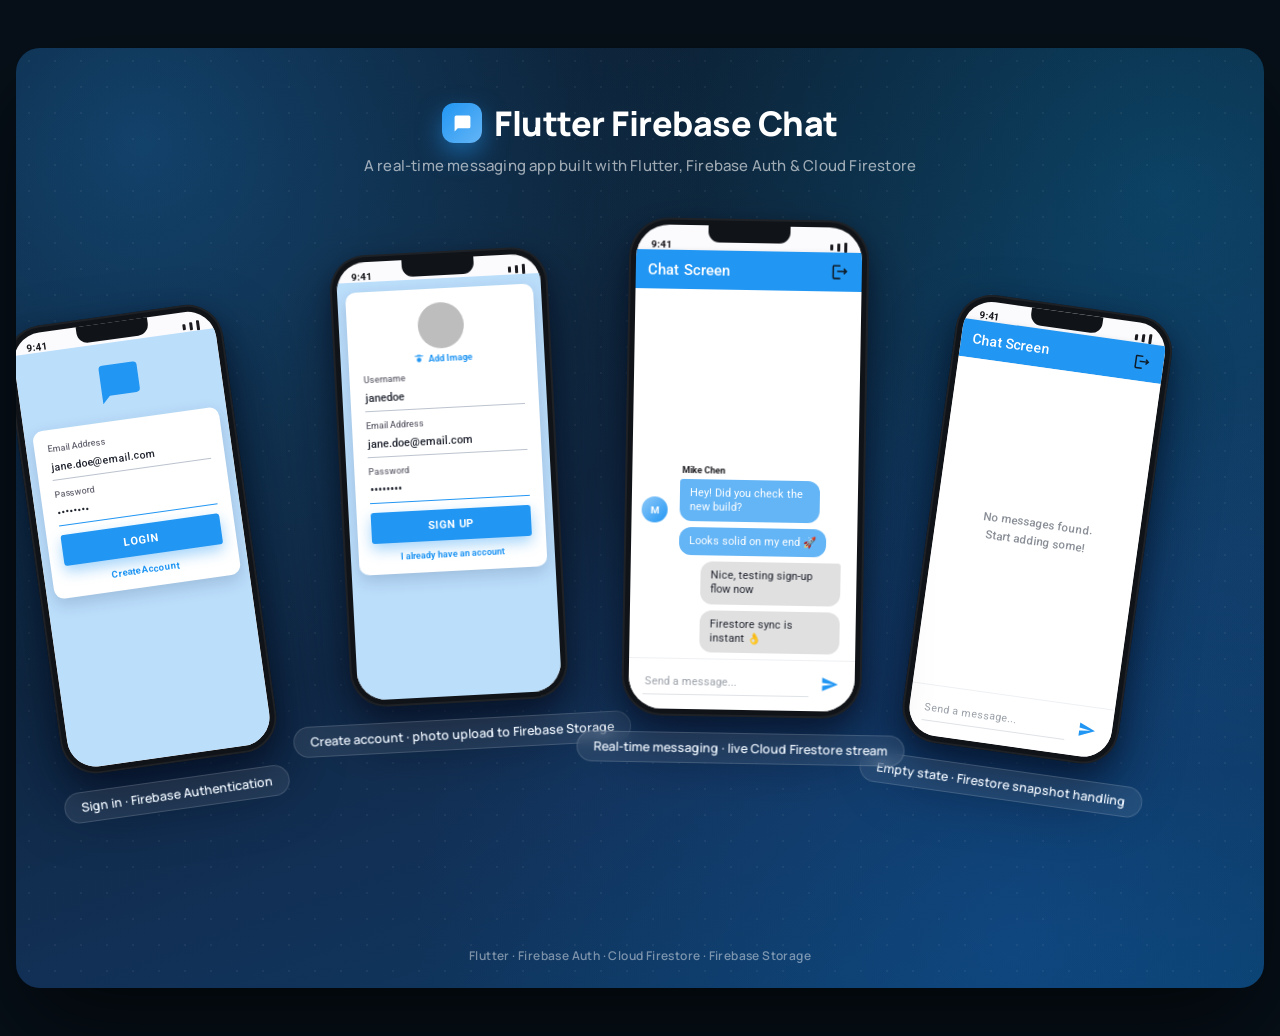
==== chat.html @ b1c8b7f5 "Add files via upload new v" ====
<!DOCTYPE html>
<html lang="en">
<head>
<meta charset="UTF-8">
<title>Flutter Firebase Chat — Portfolio Mockup</title>
<style>
  @import url('https://fonts.googleapis.com/css2?family=Manrope:wght@400;500;600;700;800&family=Roboto:wght@400;500;700;900&display=swap');

  * { box-sizing: border-box; margin: 0; padding: 0; }

  body {
    background: #071019;
    display: flex;
    align-items: center;
    justify-content: center;
    padding: 48px 16px;
    font-family: 'Roboto', -apple-system, sans-serif;
  }

  .poster {
    position: relative;
    width: 1440px;
    height: 940px;
    border-radius: 24px;
    overflow: hidden;
    background:
      radial-gradient(circle at 10% 10%, rgba(33,150,243,0.30), transparent 40%),
      radial-gradient(circle at 92% 15%, rgba(3,169,244,0.22), transparent 42%),
      radial-gradient(circle at 80% 95%, rgba(21,101,192,0.30), transparent 45%),
      linear-gradient(160deg, #0b1a2b 0%, #0e2338 35%, #123056 68%, #0a3d66 100%);
    box-shadow: 0 40px 100px rgba(0,0,0,0.6);
  }

  /* subtle chat-bubble texture in the background, on-brand with the app's own icon */
  .texture {
    position: absolute;
    inset: 0;
    opacity: 0.05;
    background-image:
      radial-gradient(circle, #fff 1.5px, transparent 1.5px);
    background-size: 26px 26px;
    pointer-events: none;
  }

  .brand {
    position: absolute;
    top: 52px;
    left: 0;
    right: 0;
    text-align: center;
    z-index: 50;
  }

  .brand .mark {
    display: inline-flex;
    align-items: center;
    gap: 12px;
    font-family: 'Manrope', sans-serif;
    font-weight: 800;
    font-size: 34px;
    color: #ffffff;
    letter-spacing: -0.5px;
  }

  .brand .mark .logo-badge {
    width: 40px;
    height: 40px;
    border-radius: 12px;
    background: linear-gradient(135deg, #2196F3, #64B5F6);
    display: flex;
    align-items: center;
    justify-content: center;
    box-shadow: 0 10px 24px rgba(33,150,243,0.5);
  }

  .brand .tagline {
    margin-top: 9px;
    font-family: 'Manrope', sans-serif;
    font-weight: 500;
    font-size: 15px;
    color: rgba(255,255,255,0.6);
    letter-spacing: 0.2px;
  }

  .stage {
    position: absolute;
    top: 195px;
    left: 0;
    right: 0;
    bottom: 56px;
  }

  .phone-slot {
    position: absolute;
    display: flex;
    flex-direction: column;
    align-items: center;
    gap: 16px;
  }

  .caption-pill {
    font-family: 'Manrope', sans-serif;
    font-weight: 600;
    font-size: 12.5px;
    color: #eaf2fb;
    background: rgba(255,255,255,0.08);
    border: 1px solid rgba(255,255,255,0.14);
    padding: 6px 16px;
    border-radius: 999px;
    backdrop-filter: blur(6px);
    white-space: nowrap;
  }

  .phone {
    position: relative;
    width: 218px;
    height: 452px;
    background: #101317;
    border-radius: 36px;
    padding: 7px;
    box-shadow:
      0 30px 60px rgba(3,10,25,0.55),
      0 8px 20px rgba(3,10,25,0.35),
      inset 0 0 0 2px rgba(255,255,255,0.06);
  }

  .phone.front { width: 240px; height: 498px; border-radius: 40px; }

  .notch {
    position: absolute;
    top: 7px;
    left: 50%;
    transform: translateX(-50%);
    width: 72px;
    height: 17px;
    background: #101317;
    border-radius: 0 0 11px 11px;
    z-index: 5;
  }

  .screen {
    position: relative;
    width: 100%;
    height: 100%;
    background: #fbfbfd;
    border-radius: 29px;
    overflow: hidden;
    font-family: 'Roboto', sans-serif;
    display: flex;
    flex-direction: column;
  }
  .phone.front .screen { border-radius: 33px; }

  .statusbar {
    display: flex;
    justify-content: space-between;
    align-items: center;
    padding: 9px 15px 0;
    font-size: 10px;
    font-weight: 700;
    color: #1a1a1f;
    flex-shrink: 0;
  }
  .statusbar .icons { display: flex; gap: 4px; align-items: center; }
  .bar { width: 3px; background: currentColor; border-radius: 1px; }

  /* ---------- real Material AppBar (blue, matches Colors.blue primarySwatch) ---------- */
  .appbar {
    background: #2196F3;
    color: #fff;
    display: flex;
    align-items: center;
    justify-content: space-between;
    padding: 10px 12px;
    font-weight: 500;
    font-size: 14px;
    letter-spacing: 0.1px;
    box-shadow: 0 2px 6px rgba(0,0,0,0.15);
    flex-shrink: 0;
  }
  .appbar .spacer { width: 20px; }

  /* ================= AUTH SCREENS ================= */
  .auth-screen {
    flex: 1;
    background: #BBDEFB; /* colorScheme.primaryContainer, blue swatch */
    overflow: hidden;
    display: flex;
    flex-direction: column;
    align-items: center;
    padding-top: 14px;
  }
  .auth-icon-wrap {
    width: 54px; height: 54px;
    display: flex; align-items: center; justify-content: center;
    margin-bottom: 6px;
  }
  .auth-card {
    background: #fff;
    border-radius: 10px;
    width: 188px;
    margin-top: 4px;
    padding: 14px 14px 12px;
    box-shadow: 0 6px 16px rgba(20,40,80,0.18);
  }
  .avatar-pick {
    display: flex;
    flex-direction: column;
    align-items: center;
    gap: 4px;
    margin-bottom: 8px;
  }
  .avatar-circle {
    width: 46px; height: 46px;
    border-radius: 999px;
    background: #BDBDBD;
  }
  .avatar-btn {
    display: flex; align-items: center; gap: 4px;
    font-size: 9px; font-weight: 700; color: #2196F3;
  }
  .field-label { font-size: 9px; color: #6a6a76; margin-bottom: 3px; font-weight: 500; }
  .auth-field {
    border-bottom: 1.4px solid #bcc3ce;
    padding: 4px 1px 6px;
    margin-bottom: 9px;
    font-size: 10.5px;
    color: #232732;
    font-weight: 500;
  }
  .auth-field.focus { border-bottom-color: #2196F3; }
  .auth-btn {
    background: #2196F3;
    color: #fff;
    text-align: center;
    font-weight: 700;
    font-size: 11px;
    letter-spacing: 0.4px;
    padding: 9px 0;
    border-radius: 3px;
    margin-top: 4px;
    box-shadow: 0 6px 14px rgba(33,150,243,0.4);
  }
  .auth-switch {
    text-align: center;
    margin-top: 9px;
    font-size: 9.5px;
    font-weight: 700;
    color: #2196F3;
  }

  /* ================= CHAT SCREENS ================= */
  .chat-body {
    flex: 1;
    background: #ffffff;
    display: flex;
    flex-direction: column;
    overflow: hidden;
  }
  .msg-list {
    flex: 1;
    padding: 10px 0 4px;
    display: flex;
    flex-direction: column;
    justify-content: flex-end;
    gap: 2px;
    overflow: hidden;
  }
  .msg-row { display: flex; position: relative; padding: 0 10px; }
  .msg-row.me { justify-content: flex-end; }
  .msg-row.them { justify-content: flex-start; }
  .msg-col { display: flex; flex-direction: column; max-width: 74%; }
  .msg-col.me { align-items: flex-end; }
  .msg-col.them { align-items: flex-start; }
  .msg-username { font-size: 9px; font-weight: 700; color: #1a1a1f; margin: 6px 8px 2px; }
  .bubble {
    padding: 7px 10px;
    border-radius: 12px;
    font-size: 10.5px;
    line-height: 1.35;
    margin: 2px 6px;
  }
  .bubble.me { background: #E0E0E0; color: #232732; border-top-right-radius: 3px; }
  .bubble.them { background: #64B5F6; color: #fff; border-top-left-radius: 3px; }
  .bubble.next { border-top-left-radius: 12px; border-top-right-radius: 12px; }
  .avatar-mini {
    width: 26px; height: 26px; border-radius: 999px;
    background: linear-gradient(135deg,#90CAF9,#2196F3);
    flex-shrink: 0;
    display: flex; align-items: center; justify-content: center;
    color: #fff; font-size: 10px; font-weight: 700;
  }
  .msg-with-avatar { display: flex; align-items: flex-end; gap: 6px; }

  .composer {
    display: flex;
    align-items: center;
    gap: 6px;
    padding: 8px 10px 12px 14px;
    border-top: 1px solid #eef0f3;
    flex-shrink: 0;
  }
  .composer-input {
    flex: 1;
    font-size: 10.5px;
    color: #9aa0a8;
    border-bottom: 1.3px solid #dfe2e6;
    padding: 6px 2px;
  }
  .send-btn {
    width: 30px; height: 30px;
    display: flex; align-items: center; justify-content: center;
    color: #2196F3;
  }

  .empty-state {
    flex: 1;
    display: flex;
    align-items: center;
    justify-content: center;
    text-align: center;
    padding: 0 26px;
  }
  .empty-state span {
    font-size: 11.5px;
    color: #8a8f97;
    font-weight: 500;
    line-height: 1.5;
  }

  .footer-note {
    position: absolute;
    bottom: 24px;
    left: 0; right: 0;
    text-align: center;
    font-family: 'Manrope', sans-serif;
    font-size: 12px;
    font-weight: 600;
    color: rgba(255,255,255,0.45);
    letter-spacing: 0.4px;
  }
</style>
</head>
<body>

<div class="poster">
  <div class="texture"></div>

  <div class="brand">
    <div class="mark">
      <span class="logo-badge">
        <svg width="19" height="19" viewBox="0 0 24 24" fill="#fff"><path d="M20 2H4a2 2 0 00-2 2v18l4-4h14a2 2 0 002-2V4a2 2 0 00-2-2z"/></svg>
      </span>
      Flutter Firebase Chat
    </div>
    <div class="tagline">A real‑time messaging app built with Flutter, Firebase Auth &amp; Cloud Firestore</div>
  </div>

  <div class="stage">

    <!-- ===== PHONE 1: LOGIN ===== -->
    <div class="phone-slot" style="left:15px; top:70px; transform: rotate(-8deg); z-index:2;">
      <div class="phone">
        <div class="notch"></div>
        <div class="screen">
          <div class="statusbar">
            <span>9:41</span>
            <span class="icons"><span class="bar" style="height:6px"></span><span class="bar" style="height:8px"></span><span class="bar" style="height:10px"></span></span>
          </div>
          <div class="auth-screen">
            <div class="auth-icon-wrap">
              <svg width="46" height="46" viewBox="0 0 24 24" fill="#2196F3"><path d="M20 2H4a2 2 0 00-2 2v18l4-4h14a2 2 0 002-2V4a2 2 0 00-2-2z"/></svg>
            </div>
            <div class="auth-card">
              <div class="field-label">Email Address</div>
              <div class="auth-field">jane.doe@email.com</div>
              <div class="field-label">Password</div>
              <div class="auth-field focus">••••••••</div>
              <div class="auth-btn">LOGIN</div>
              <div class="auth-switch">Create Account</div>
            </div>
          </div>
        </div>
      </div>
      <div class="caption-pill">Sign in · Firebase Authentication</div>
    </div>

    <!-- ===== PHONE 2: SIGN UP ===== -->
    <div class="phone-slot" style="left:265px; top:8px; transform: rotate(-3deg); z-index:3;">
      <div class="phone">
        <div class="notch"></div>
        <div class="screen">
          <div class="statusbar">
            <span>9:41</span>
            <span class="icons"><span class="bar" style="height:6px"></span><span class="bar" style="height:8px"></span><span class="bar" style="height:10px"></span></span>
          </div>
          <div class="auth-screen" style="padding-top:8px;">
            <div class="auth-card" style="margin-top:2px;">
              <div class="avatar-pick">
                <div class="avatar-circle"></div>
                <div class="avatar-btn">
                  <svg width="11" height="11" viewBox="0 0 24 24" fill="#2196F3"><path d="M9 3l-1.83 2H3v2h18V5h-4.17L15 3H9zm3 6a5 5 0 100 10 5 5 0 000-10z"/></svg>
                  Add Image
                </div>
              </div>
              <div class="field-label">Username</div>
              <div class="auth-field">janedoe</div>
              <div class="field-label">Email Address</div>
              <div class="auth-field">jane.doe@email.com</div>
              <div class="field-label">Password</div>
              <div class="auth-field focus">••••••••</div>
              <div class="auth-btn">SIGN UP</div>
              <div class="auth-switch" style="font-size:8.5px;">I already have an account</div>
            </div>
          </div>
        </div>
      </div>
      <div class="caption-pill">Create account · photo upload to Firebase Storage</div>
    </div>

    <!-- ===== PHONE 3: CHAT SCREEN (front, hero) ===== -->
    <div class="phone-slot" style="left:565px; top:-24px; transform: rotate(1deg); z-index:5;">
      <div class="phone front">
        <div class="notch" style="width:82px;"></div>
        <div class="screen">
          <div class="statusbar" style="margin-top:5px;">
            <span>9:41</span>
            <span class="icons"><span class="bar" style="height:6px"></span><span class="bar" style="height:8px"></span><span class="bar" style="height:10px"></span></span>
          </div>
          <div class="appbar">
            <span style="font-size:15px;">Chat Screen</span>
            <svg width="19" height="19" viewBox="0 0 24 24" fill="#0f1c27"><path d="M17 7l-1.41 1.41L17.17 10H8v2h9.17l-1.58 1.59L17 15l4-4-4-4zM4 5h8V3H4c-1.1 0-2 .9-2 2v14c0 1.1.9 2 2 2h8v-2H4V5z"/></svg>
          </div>
          <div class="chat-body">
            <div class="msg-list">
              <div class="msg-row them">
                <div class="msg-with-avatar">
                  <div class="avatar-mini">M</div>
                  <div class="msg-col them">
                    <div class="msg-username">Mike Chen</div>
                    <div class="bubble them">Hey! Did you check the new build?</div>
                  </div>
                </div>
              </div>
              <div class="msg-row them">
                <div class="msg-with-avatar">
                  <div style="width:26px;flex-shrink:0;"></div>
                  <div class="bubble them next">Looks solid on my end 🚀</div>
                </div>
              </div>
              <div class="msg-row me">
                <div class="msg-col me">
                  <div class="bubble me">Nice, testing sign‑up flow now</div>
                </div>
              </div>
              <div class="msg-row me">
                <div class="msg-col me">
                  <div class="bubble me next">Firestore sync is instant 👌</div>
                </div>
              </div>
            </div>
            <div class="composer">
              <div class="composer-input">Send a message...</div>
              <div class="send-btn">
                <svg width="18" height="18" viewBox="0 0 24 24" fill="#2196F3"><path d="M2.01 21L23 12 2.01 3 2 10l15 2-15 2z"/></svg>
              </div>
            </div>
          </div>
        </div>
      </div>
      <div class="caption-pill">Real‑time messaging · live Cloud Firestore stream</div>
    </div>

    <!-- ===== PHONE 4: EMPTY STATE ===== -->
    <div class="phone-slot" style="left:875px; top:60px; transform: rotate(8deg); z-index:2;">
      <div class="phone">
        <div class="notch"></div>
        <div class="screen">
          <div class="statusbar">
            <span>9:41</span>
            <span class="icons"><span class="bar" style="height:6px"></span><span class="bar" style="height:8px"></span><span class="bar" style="height:10px"></span></span>
          </div>
          <div class="appbar">
            <span style="font-size:14px;">Chat Screen</span>
            <svg width="18" height="18" viewBox="0 0 24 24" fill="#0f1c27"><path d="M17 7l-1.41 1.41L17.17 10H8v2h9.17l-1.58 1.59L17 15l4-4-4-4zM4 5h8V3H4c-1.1 0-2 .9-2 2v14c0 1.1.9 2 2 2h8v-2H4V5z"/></svg>
          </div>
          <div class="chat-body">
            <div class="empty-state">
              <span>No messages found.<br>Start adding some!</span>
            </div>
            <div class="composer">
              <div class="composer-input">Send a message...</div>
              <div class="send-btn">
                <svg width="18" height="18" viewBox="0 0 24 24" fill="#2196F3"><path d="M2.01 21L23 12 2.01 3 2 10l15 2-15 2z"/></svg>
              </div>
            </div>
          </div>
        </div>
      </div>
      <div class="caption-pill">Empty state · Firestore snapshot handling</div>
    </div>

  </div>

  <div class="footer-note">Flutter · Firebase Auth · Cloud Firestore · Firebase Storage</div>

</div>

</body>
</html>
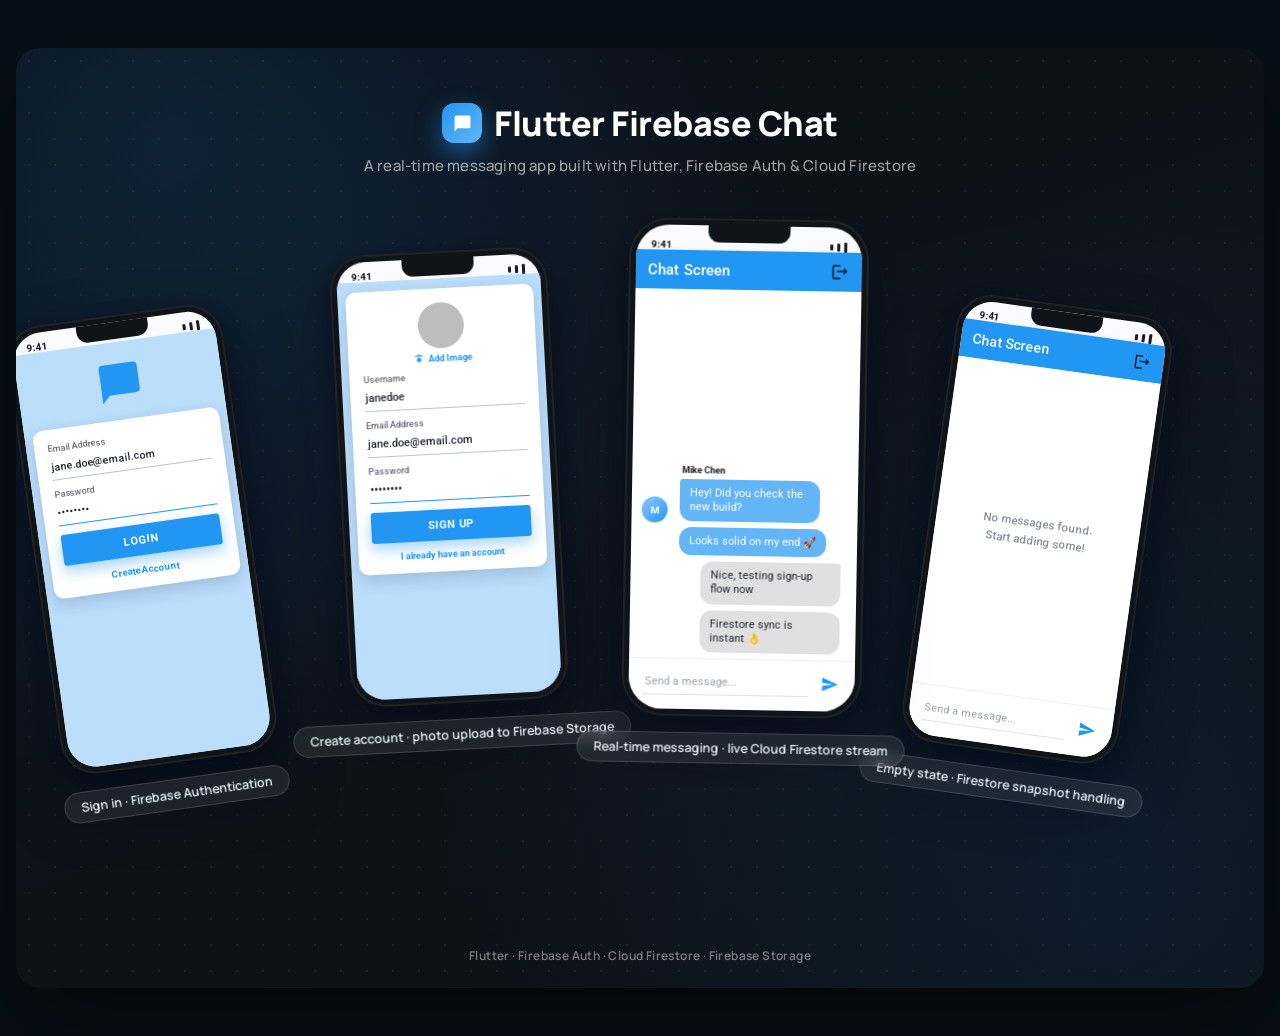
==== commit 47fde29a: "Add files via upload update pr" ====
--- a/chat.html
+++ b/chat.html
@@ -24,10 +24,9 @@
     border-radius: 24px;
     overflow: hidden;
     background:
-      radial-gradient(circle at 10% 10%, rgba(33,150,243,0.30), transparent 40%),
-      radial-gradient(circle at 92% 15%, rgba(3,169,244,0.22), transparent 42%),
-      radial-gradient(circle at 80% 95%, rgba(21,101,192,0.30), transparent 45%),
-      linear-gradient(160deg, #0b1a2b 0%, #0e2338 35%, #123056 68%, #0a3d66 100%);
+      radial-gradient(circle at 12% 10%, rgba(33,150,243,0.16), transparent 46%),
+      radial-gradient(circle at 88% 90%, rgba(33,150,243,0.09), transparent 50%),
+      linear-gradient(160deg, #0A0A0F 0%, #0E141C 45%, #0C0F14 100%);
     box-shadow: 0 40px 100px rgba(0,0,0,0.6);
   }
 
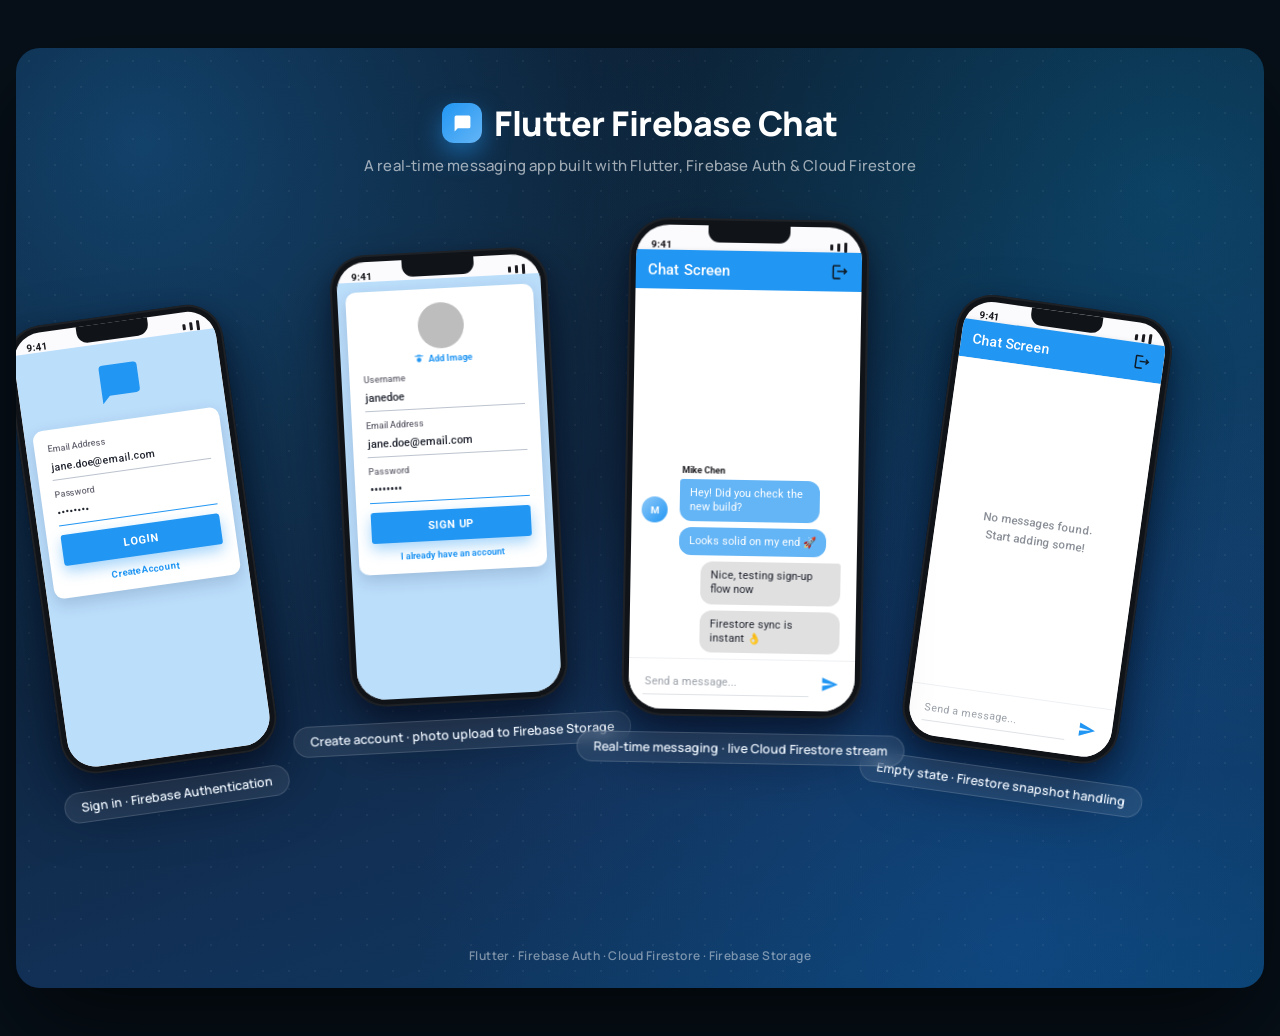
==== commit fb538829: "Add files via upload" ====
--- a/chat.html
+++ b/chat.html
@@ -24,9 +24,10 @@
     border-radius: 24px;
     overflow: hidden;
     background:
-      radial-gradient(circle at 12% 10%, rgba(33,150,243,0.16), transparent 46%),
-      radial-gradient(circle at 88% 90%, rgba(33,150,243,0.09), transparent 50%),
-      linear-gradient(160deg, #0A0A0F 0%, #0E141C 45%, #0C0F14 100%);
+      radial-gradient(circle at 10% 10%, rgba(33,150,243,0.30), transparent 40%),
+      radial-gradient(circle at 92% 15%, rgba(3,169,244,0.22), transparent 42%),
+      radial-gradient(circle at 80% 95%, rgba(21,101,192,0.30), transparent 45%),
+      linear-gradient(160deg, #0b1a2b 0%, #0e2338 35%, #123056 68%, #0a3d66 100%);
     box-shadow: 0 40px 100px rgba(0,0,0,0.6);
   }
 
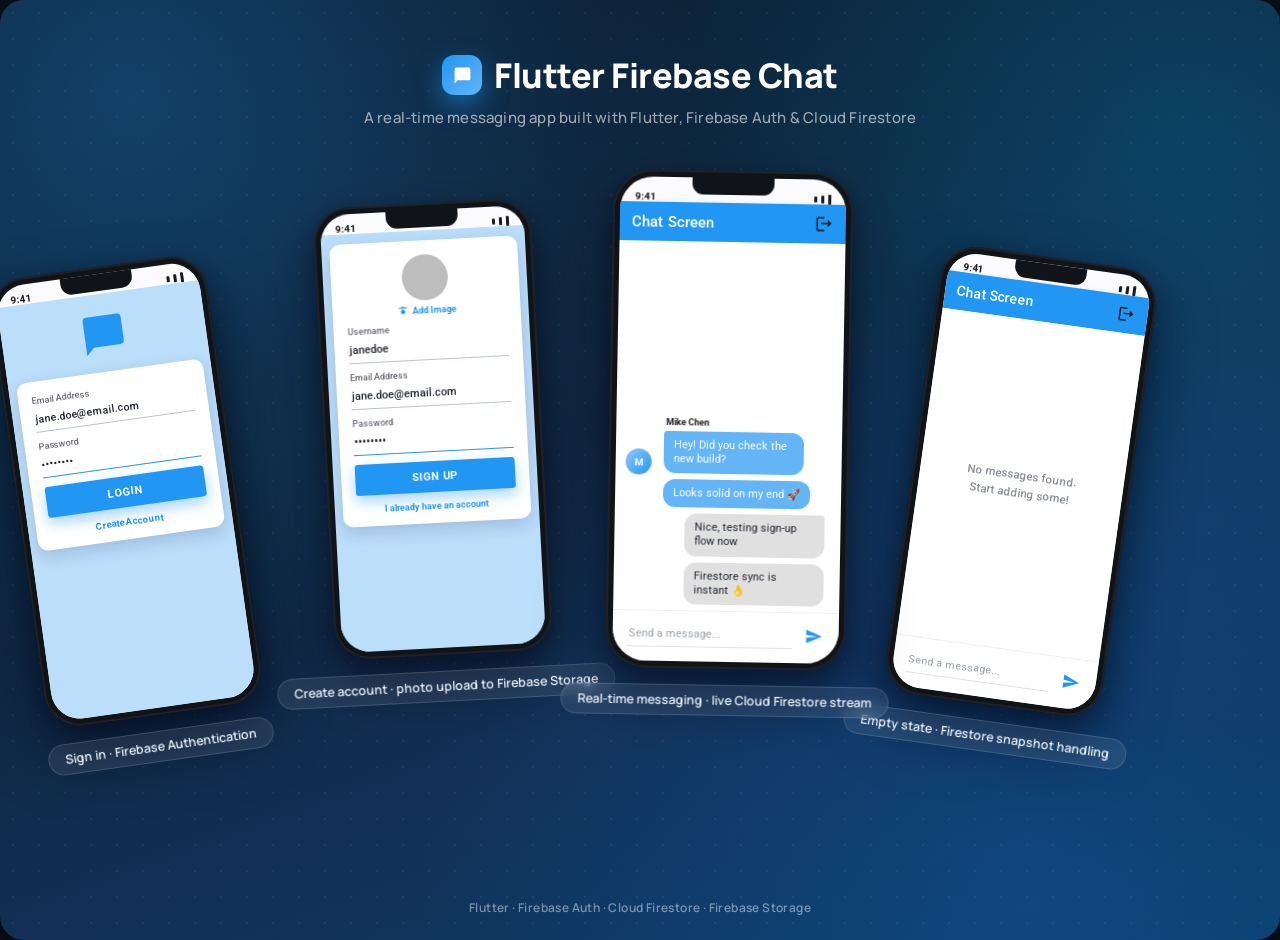
==== commit 5eb52dd6: "Add files via upload" ====
--- a/chat.html
+++ b/chat.html
@@ -13,7 +13,7 @@
     display: flex;
     align-items: center;
     justify-content: center;
-    padding: 48px 16px;
+    
     font-family: 'Roboto', -apple-system, sans-serif;
   }
 
